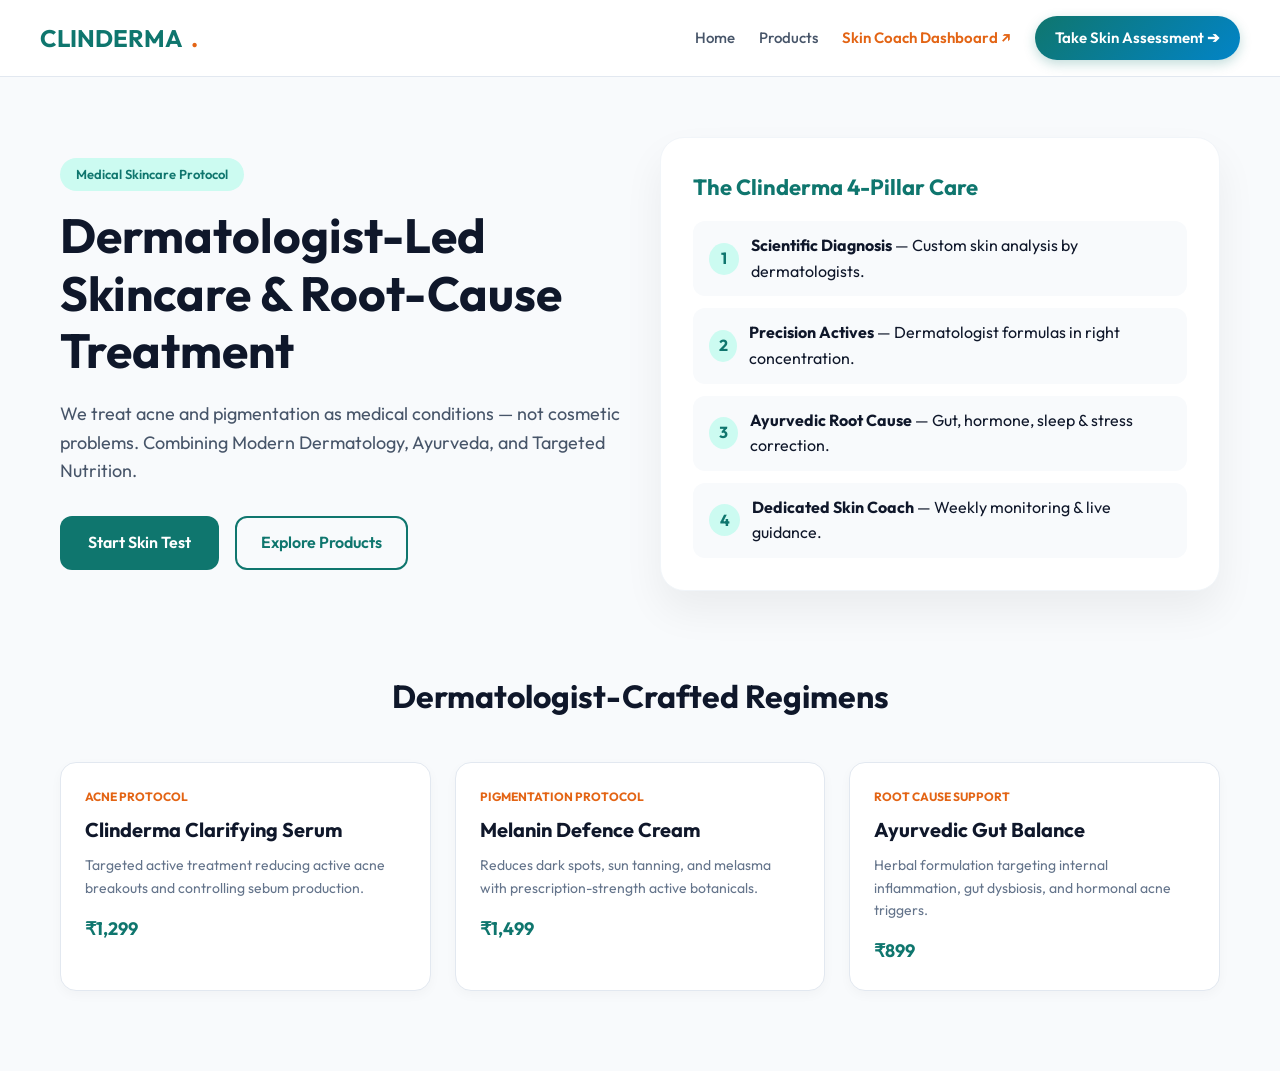
==== frontend/index.html @ ca4347a6 "Checkpoint: Clinderma Customer Support Chatbot V2 with RAG, Gemini 2.0 Flash, FAISS embeddings, CRM " ====
<!DOCTYPE html>
<html lang="en">
<head>
  <meta charset="UTF-8">
  <meta name="viewport" content="width=device-width, initial-scale=1.0">
  <title>Clinderma — Dermatologist-Led Skincare & Treatment Platform</title>
  <link rel="preconnect" href="https://fonts.googleapis.com">
  <link rel="preconnect" href="https://fonts.gstatic.com" crossorigin>
  <link href="https://fonts.googleapis.com/css2?family=Outfit:wght@300;400;500;600;700&display=swap" rel="stylesheet">
  <style>
    :root {
      --primary: #0f766e;
      --primary-dark: #0d5e58;
      --secondary: #0284c7;
      --accent: #e36414;
      --bg: #f8fafc;
      --text: #0f172a;
    }
    * { box-sizing: border-box; margin: 0; padding: 0; }
    body {
      font-family: 'Outfit', sans-serif;
      background-color: var(--bg);
      color: var(--text);
      line-height: 1.6;
    }
    header {
      background: white;
      border-bottom: 1px solid #e2e8f0;
      padding: 16px 40px;
      display: flex;
      align-items: center;
      justify-content: space-between;
      position: sticky;
      top: 0;
      z-index: 100;
    }
    .logo {
      font-size: 24px;
      font-weight: 700;
      color: var(--primary);
      text-decoration: none;
      display: flex;
      align-items: center;
      gap: 8px;
    }
    .logo span { color: var(--accent); }
    nav { display: flex; gap: 24px; align-items: center; }
    nav a {
      text-decoration: none;
      color: #475569;
      font-weight: 500;
      font-size: 15px;
      transition: color 0.2s;
    }
    nav a:hover { color: var(--primary); }
    .btn-assess {
      background: linear-gradient(135deg, var(--primary), var(--secondary));
      color: white;
      padding: 10px 20px;
      border-radius: 24px;
      font-weight: 600;
      text-decoration: none;
      box-shadow: 0 4px 12px rgba(15, 118, 110, 0.25);
    }
    .hero {
      max-width: 1200px;
      margin: 60px auto;
      padding: 0 20px;
      display: grid;
      grid-template-columns: 1fr 1fr;
      gap: 40px;
      align-items: center;
    }
    .hero-badge {
      display: inline-block;
      background: #ccfbf1;
      color: #0f766e;
      padding: 6px 16px;
      border-radius: 20px;
      font-size: 13px;
      font-weight: 600;
      margin-bottom: 16px;
    }
    .hero h1 {
      font-size: 48px;
      line-height: 1.2;
      font-weight: 700;
      color: #0f172a;
      margin-bottom: 20px;
    }
    .hero p {
      font-size: 18px;
      color: #475569;
      margin-bottom: 30px;
    }
    .hero-buttons { display: flex; gap: 16px; }
    .btn-primary {
      background: var(--primary);
      color: white;
      padding: 14px 28px;
      border-radius: 12px;
      font-weight: 600;
      text-decoration: none;
      font-size: 16px;
    }
    .btn-outline {
      border: 2px solid var(--primary);
      color: var(--primary);
      padding: 12px 24px;
      border-radius: 12px;
      font-weight: 600;
      text-decoration: none;
      font-size: 16px;
    }
    .hero-card {
      background: white;
      border-radius: 24px;
      padding: 32px;
      box-shadow: 0 20px 40px rgba(0,0,0,0.06);
      border: 1px solid #f1f5f9;
    }
    .hero-card h3 {
      color: var(--primary);
      margin-bottom: 16px;
      font-size: 22px;
    }
    .pill-list { display: flex; flex-direction: column; gap: 12px; }
    .pill-item {
      display: flex;
      align-items: center;
      gap: 12px;
      padding: 12px 16px;
      background: #f8fafc;
      border-radius: 12px;
    }
    .pill-icon {
      width: 32px;
      height: 32px;
      border-radius: 50%;
      background: #ccfbf1;
      color: #0f766e;
      display: flex;
      align-items: center;
      justify-content: center;
      font-weight: bold;
    }
    .products-section {
      max-width: 1200px;
      margin: 80px auto;
      padding: 0 20px;
    }
    .section-title {
      text-align: center;
      font-size: 32px;
      margin-bottom: 40px;
      color: #0f172a;
    }
    .grid {
      display: grid;
      grid-template-columns: repeat(auto-fit, minmax(280px, 1fr));
      gap: 24px;
    }
    .card {
      background: white;
      border-radius: 16px;
      padding: 24px;
      box-shadow: 0 4px 12px rgba(0,0,0,0.03);
      border: 1px solid #e2e8f0;
    }
    .card-tag {
      font-size: 12px;
      font-weight: 700;
      color: var(--accent);
      text-transform: uppercase;
      margin-bottom: 8px;
    }
    .card h4 { font-size: 20px; margin-bottom: 8px; }
    .card p { font-size: 14px; color: #64748b; margin-bottom: 16px; }
    .card-price { font-size: 18px; font-weight: 700; color: var(--primary); }
  </style>
</head>
<body>

  <header>
    <a href="/" class="logo">CLINDERMA <span>.</span></a>
    <nav>
      <a href="/">Home</a>
      <a href="#products">Products</a>
      <a href="/dashboard.html" target="_blank" style="color: var(--accent); font-weight: 600;">Skin Coach Dashboard ↗</a>
      <a href="/assessment.html" class="btn-assess">Take Skin Assessment ➔</a>
    </nav>
  </header>

  <section class="hero">
    <div>
      <span class="hero-badge">Medical Skincare Protocol</span>
      <h1>Dermatologist-Led Skincare & Root-Cause Treatment</h1>
      <p>We treat acne and pigmentation as medical conditions — not cosmetic problems. Combining Modern Dermatology, Ayurveda, and Targeted Nutrition.</p>
      <div class="hero-buttons">
        <a href="/assessment.html" class="btn-primary">Start Skin Test</a>
        <a href="#products" class="btn-outline">Explore Products</a>
      </div>
    </div>

    <div class="hero-card">
      <h3>The Clinderma 4-Pillar Care</h3>
      <div class="pill-list">
        <div class="pill-item">
          <div class="pill-icon">1</div>
          <div><strong>Scientific Diagnosis</strong> — Custom skin analysis by dermatologists.</div>
        </div>
        <div class="pill-item">
          <div class="pill-icon">2</div>
          <div><strong>Precision Actives</strong> — Dermatologist formulas in right concentration.</div>
        </div>
        <div class="pill-item">
          <div class="pill-icon">3</div>
          <div><strong>Ayurvedic Root Cause</strong> — Gut, hormone, sleep & stress correction.</div>
        </div>
        <div class="pill-item">
          <div class="pill-icon">4</div>
          <div><strong>Dedicated Skin Coach</strong> — Weekly monitoring & live guidance.</div>
        </div>
      </div>
    </div>
  </section>

  <section class="products-section" id="products">
    <h2 class="section-title">Dermatologist-Crafted Regimens</h2>
    <div class="grid">
      <div class="card">
        <div class="card-tag">Acne Protocol</div>
        <h4>Clinderma Clarifying Serum</h4>
        <p>Targeted active treatment reducing active acne breakouts and controlling sebum production.</p>
        <div class="card-price">₹1,299</div>
      </div>
      <div class="card">
        <div class="card-tag">Pigmentation Protocol</div>
        <h4>Melanin Defence Cream</h4>
        <p>Reduces dark spots, sun tanning, and melasma with prescription-strength active botanicals.</p>
        <div class="card-price">₹1,499</div>
      </div>
      <div class="card">
        <div class="card-tag">Root Cause Support</div>
        <h4>Ayurvedic Gut Balance</h4>
        <p>Herbal formulation targeting internal inflammation, gut dysbiosis, and hormonal acne triggers.</p>
        <div class="card-price">₹899</div>
      </div>
    </div>
  </section>

  <!-- Clinderma Customer Support Chatbot Widget Embed -->
  <script src="/widget/chat-widget.js"></script>
</body>
</html>
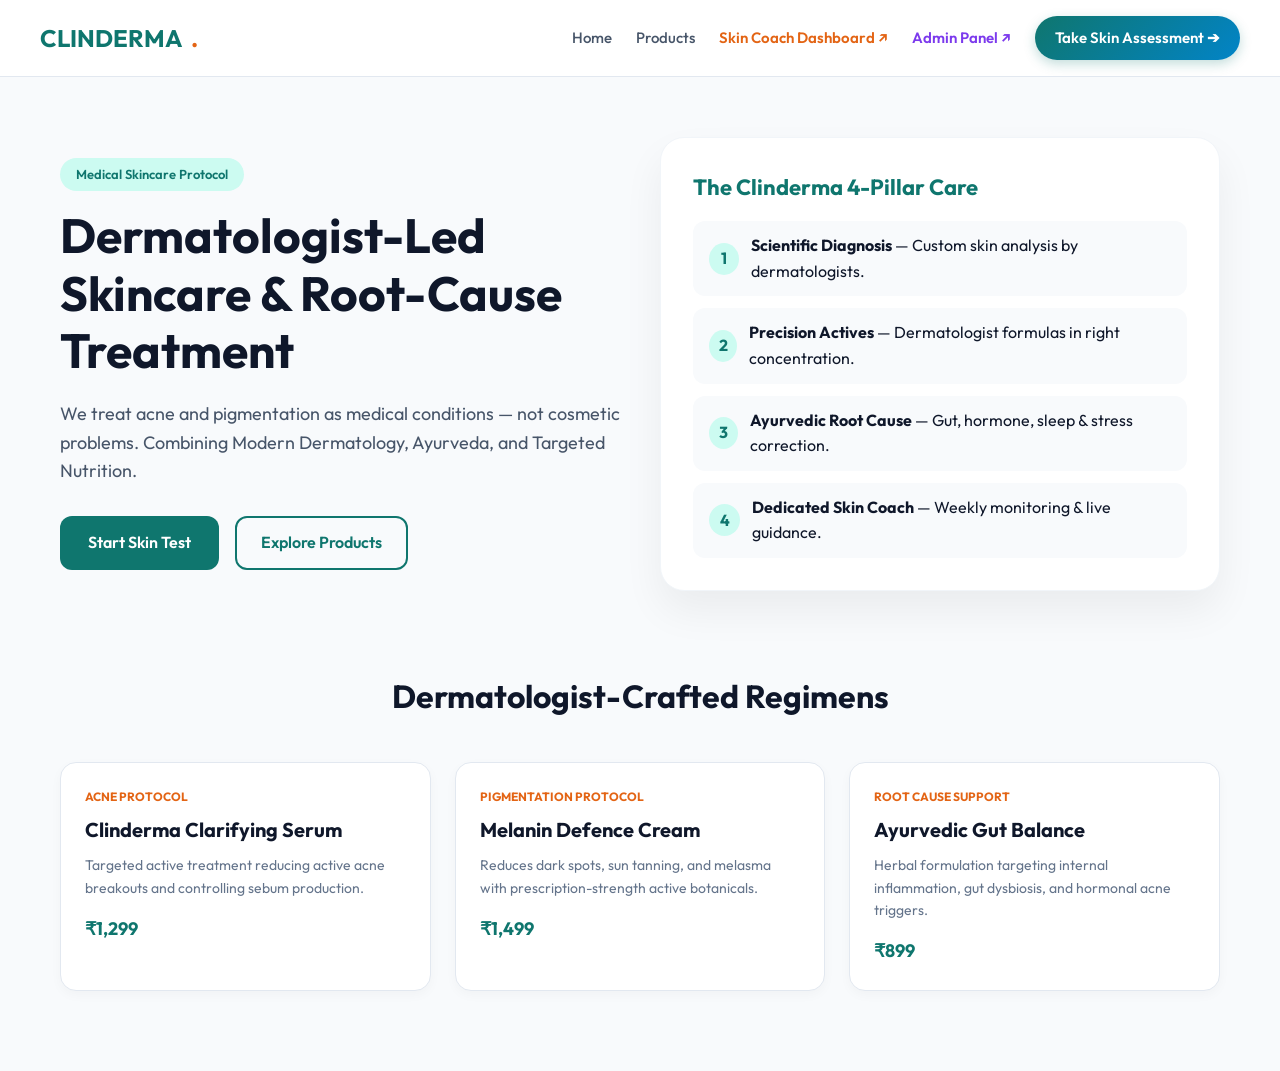
==== commit 10ddbf54: "feat(analytics,frontend): add conversion funnel, revenue analytics, and modern Admin Panel UI - Impl" ====
--- a/frontend/index.html
+++ b/frontend/index.html
@@ -187,6 +187,7 @@
       <a href="/">Home</a>
       <a href="#products">Products</a>
       <a href="/dashboard.html" target="_blank" style="color: var(--accent); font-weight: 600;">Skin Coach Dashboard ↗</a>
+      <a href="/admin.html" target="_blank" style="color: #7c3aed; font-weight: 600;">Admin Panel ↗</a>
       <a href="/assessment.html" class="btn-assess">Take Skin Assessment ➔</a>
     </nav>
   </header>
@@ -251,5 +252,15 @@
 
   <!-- Clinderma Customer Support Chatbot Widget Embed -->
   <script src="/widget/chat-widget.js"></script>
+
+  <!-- Funnel Analytics: Stage 1 Visitor Tracking Pixel -->
+  <script>
+    (function() {
+      const sid = sessionStorage.getItem('clin_session_id') || ('sess_' + Math.random().toString(36).substr(2, 9));
+      sessionStorage.setItem('clin_session_id', sid);
+      fetch('/api/analytics/visit?session_id=' + sid, { method: 'POST' }).catch(function(){});
+    })();
+  </script>
 </body>
 </html>
+
